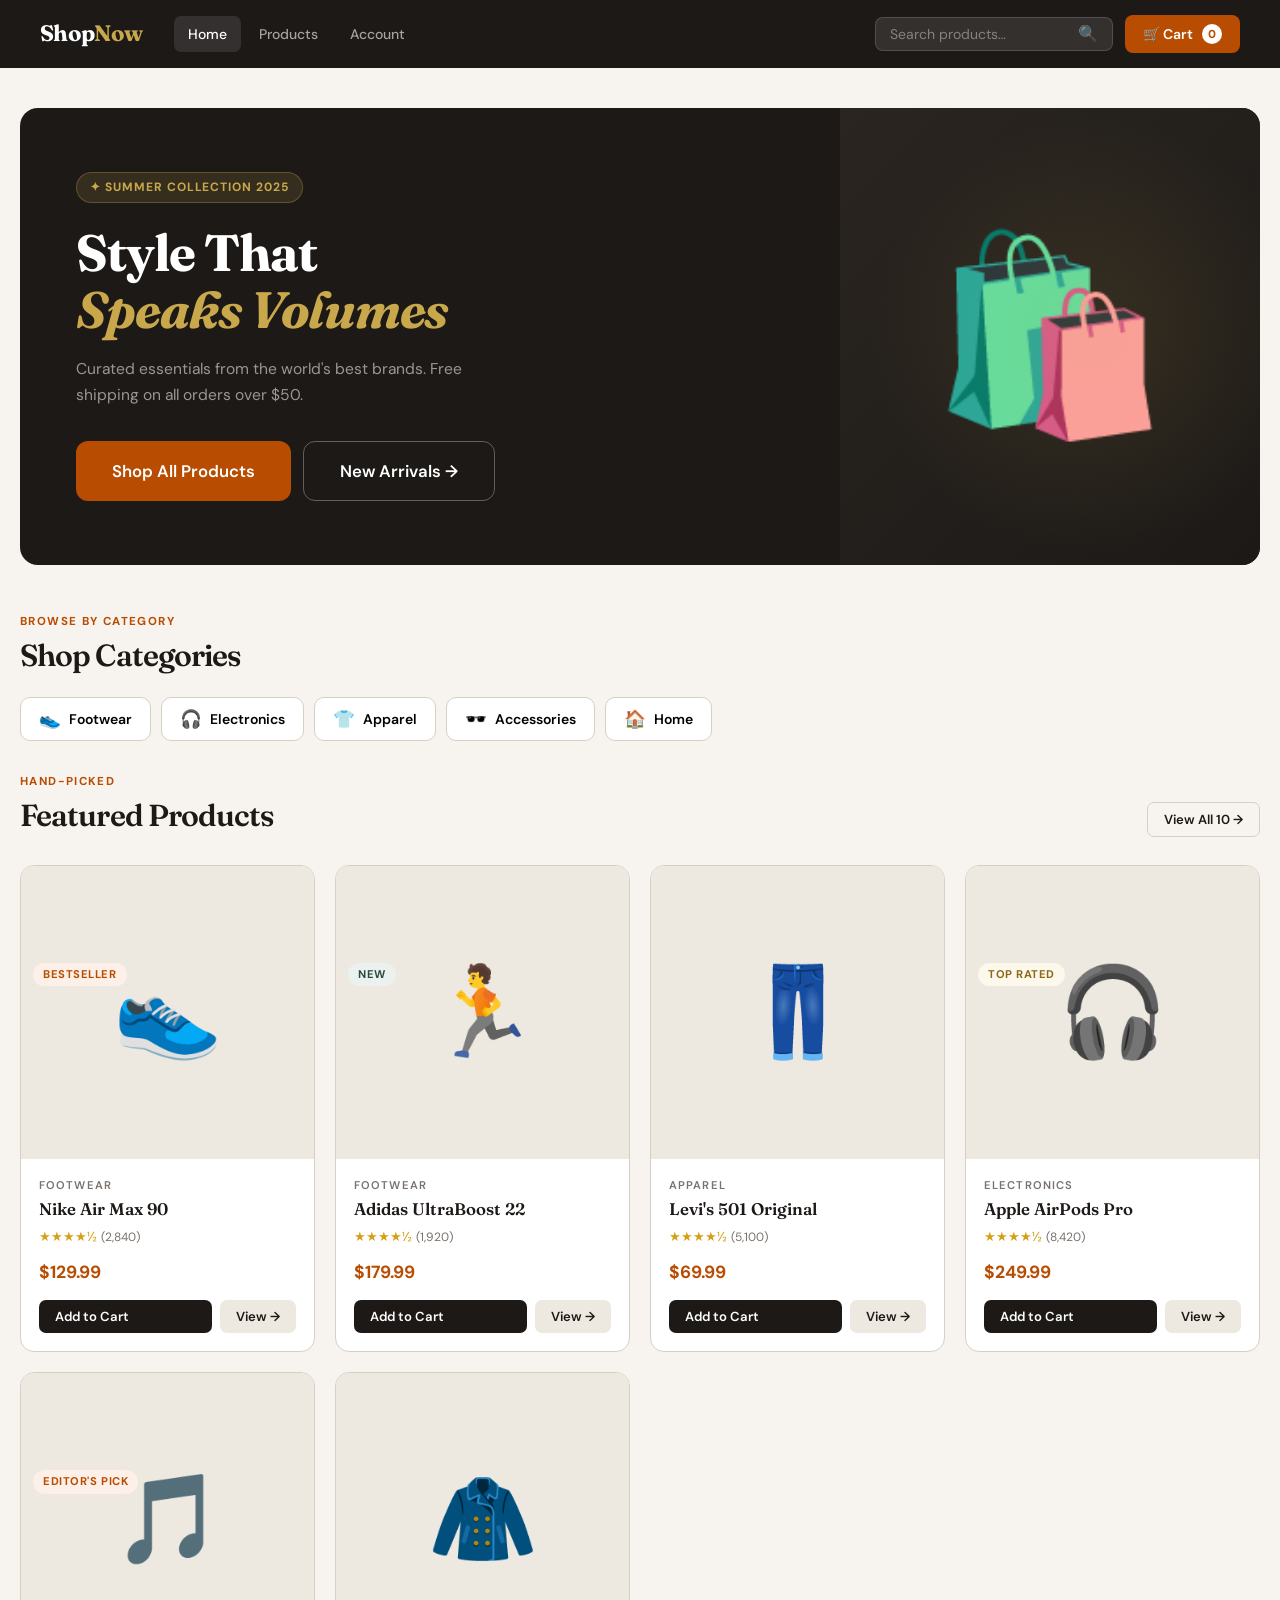
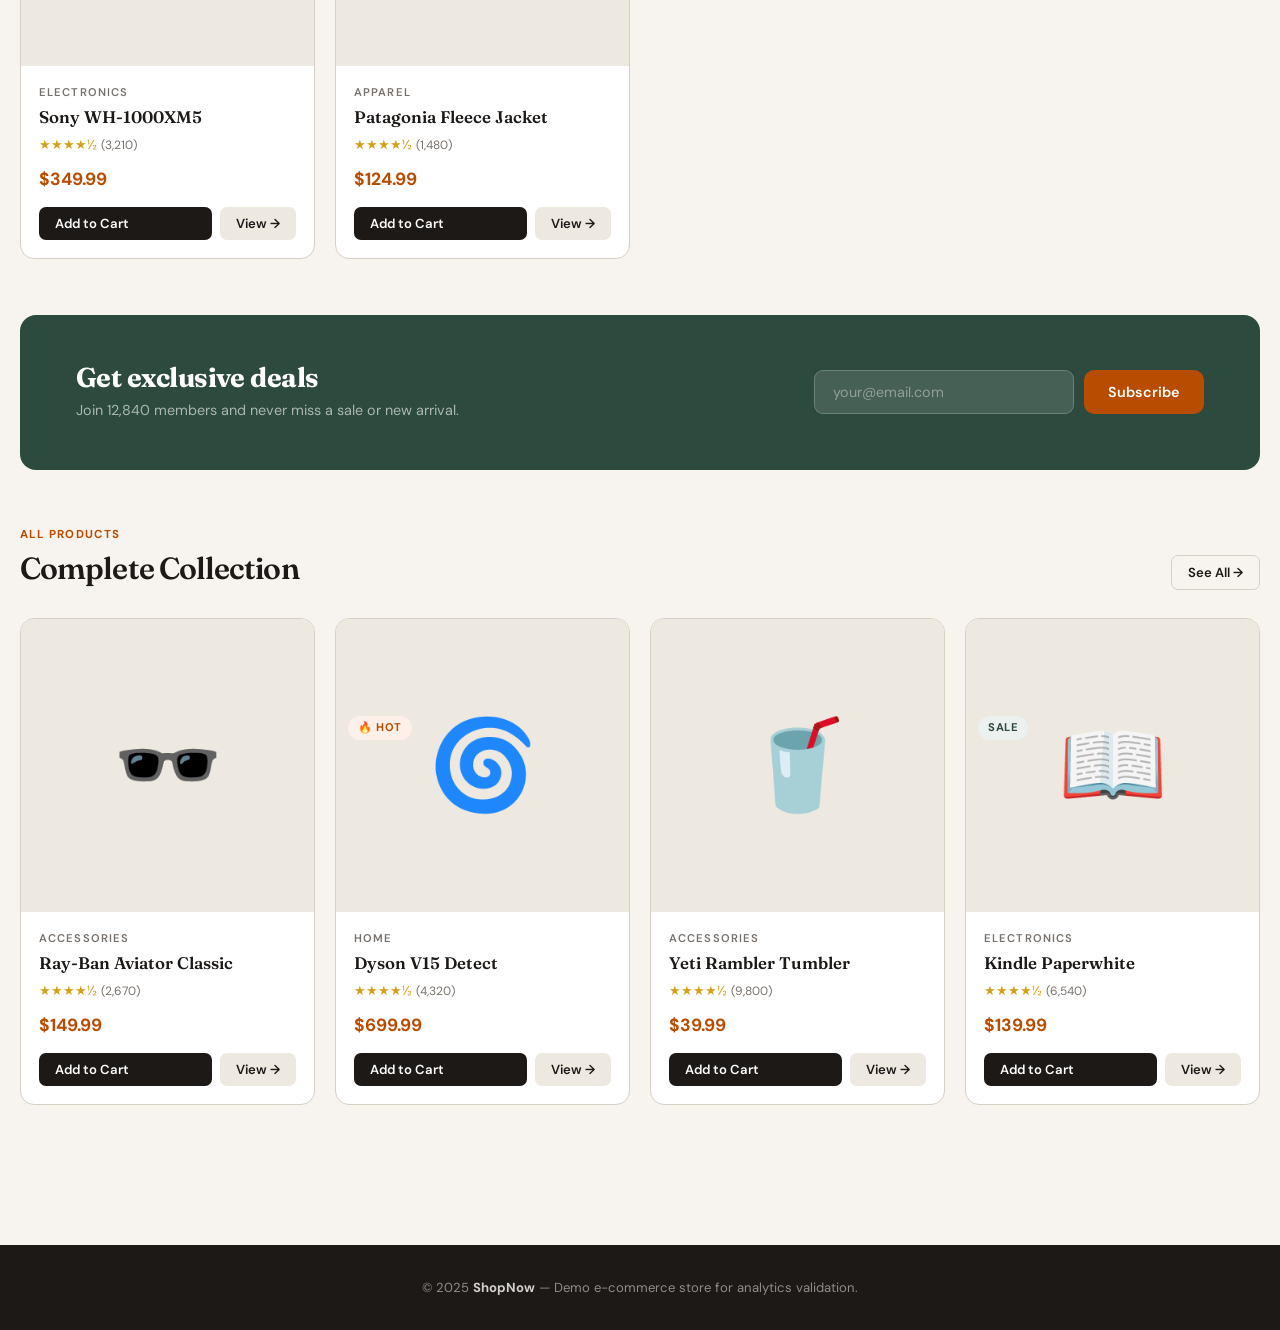
==== index.html @ cee2cc64 "Update index.html" ====
<!DOCTYPE html>
<html lang="en">
<head>
<meta charset="UTF-8"/>
<meta name="viewport" content="width=device-width, initial-scale=1.0"/>
<title>ShopNow — Premium Online Store</title>
<link rel="stylesheet" href="css/main.css"/>
  <script>
  window.umerang = window.umerang || {};
  window.umerang.config = {
    merchantId: "BE51EFA8",
    apiEndpoint: "https://stage-api.clubeez.com",
    trackingEnabled: true,
    pageViewTracking: true,
    formTracking: true,
    identityStitching: true,
    consentMode: "opt-out"
  };
</script>
<script async src="https://stage-app.clubeez.com/umerang_popup.js"></script>
</head>
<body>

<div id="nav-root"></div>

<div class="container page-wrap">

  <!-- HERO -->
  <div class="hero">
    <div class="hero-content">
      <div class="hero-kicker">✦ Summer Collection 2025</div>
      <h1>Style That<br/><em>Speaks Volumes</em></h1>
      <p>Curated essentials from the world's best brands. Free shipping on all orders over $50.</p>
      <div class="hero-btns">
        <button class="btn btn-rust btn-xl" onclick="goProducts()">Shop All Products</button>
        <button class="btn btn-outline btn-xl" style="color:#fff;border-color:rgba(255,255,255,.3)" onclick="goProducts('Electronics')">New Arrivals →</button>
      </div>
    </div>
    <div class="hero-visual">🛍️</div>
  </div>

  <!-- CATEGORIES -->
  <div class="sec-tag">Browse by Category</div>
  <h2 class="sec-title mb-24">Shop Categories</h2>
  <div class="cat-pills" id="cat-pills"></div>

  <!-- FEATURED -->
  <div class="sec-head">
    <div>
      <div class="sec-tag">Hand-picked</div>
      <h2 class="sec-title">Featured Products</h2>
    </div>
    <button class="btn btn-outline btn-sm" onclick="goProducts()">View All 10 →</button>
  </div>
  <div class="product-grid" id="featured-grid"></div>

  <!-- NEWSLETTER -->
  <div class="nl-strip">
    <div>
      <h2>Get exclusive deals</h2>
      <p>Join 12,840 members and never miss a sale or new arrival.</p>
    </div>
    <form class="nl-form" onsubmit="handleNewsletter(event)">
      <input class="nl-input" type="email" id="nl-email" placeholder="your@email.com" required/>
      <button class="btn btn-rust" type="submit">Subscribe</button>
    </form>
  </div>

  <!-- MORE PRODUCTS -->
  <div class="sec-head">
    <div>
      <div class="sec-tag">All Products</div>
      <h2 class="sec-title">Complete Collection</h2>
    </div>
    <button class="btn btn-outline btn-sm" onclick="goProducts()">See All →</button>
  </div>
  <div class="product-grid" id="more-grid"></div>

</div>

<div id="footer-root"></div>

<script src="js/app.js"></script>
<script>
  document.getElementById('nav-root').innerHTML = renderNav('home');
  document.getElementById('footer-root').innerHTML = renderFooter();

  // Categories
  const cp = document.getElementById('cat-pills');
  CATEGORIES.forEach(cat => {
    const b = document.createElement('button');
    b.className = 'cat-pill';
    b.innerHTML = `<span class="cat-pill-icon">${CAT_ICONS[cat]}</span>${cat}`;
    b.onclick = () => goProducts(cat);
    cp.appendChild(b);
  });

  // Featured (first 6)
  const fg = document.getElementById('featured-grid');
  fg.innerHTML = PRODUCTS.slice(0,6).map(productCardHTML).join('');

  // More (remaining)
  const mg = document.getElementById('more-grid');
  mg.innerHTML = PRODUCTS.slice(6).map(productCardHTML).join('');

  function handleNewsletter(e) {
    e.preventDefault();
    const email = document.getElementById('nl-email').value.trim();
    document.getElementById('nl-email').value = '';
    showCartToast('Subscribed! Welcome to ShopNow.');
  }
</script>
</body>
</html>
---- css/main.css ----
@import url('https://fonts.googleapis.com/css2?family=Fraunces:ital,wght@0,300;0,400;0,600;0,700;1,300;1,400&family=DM+Sans:wght@300;400;500;600&display=swap');

*, *::before, *::after { box-sizing: border-box; margin: 0; padding: 0; }

:root {
  --cream: #f7f4ef;
  --cream2: #ede9e1;
  --cream3: #e0dbd0;
  --ink: #1c1917;
  --ink2: #44403c;
  --ink3: #78716c;
  --rust: #b84c00;
  --rust-light: #fdf0e8;
  --forest: #2d4a3e;
  --forest-light: #eaf1ee;
  --gold: #c9a84c;
  --white: #ffffff;
  --border: #d6d0c4;
  --shadow: 0 2px 12px rgba(28,25,23,.08);
  --shadow-lg: 0 8px 40px rgba(28,25,23,.14);
  --r: 10px;
  --nav-h: 68px;
}

html { scroll-behavior: smooth; font-size: 16px; }

body {
  font-family: 'DM Sans', sans-serif;
  background: var(--cream);
  color: var(--ink);
  line-height: 1.6;
  -webkit-font-smoothing: antialiased;
}

a { text-decoration: none; color: inherit; }
button { font-family: inherit; cursor: pointer; }
img { max-width: 100%; display: block; }
input, select, textarea { font-family: inherit; }

/* ─── TYPOGRAPHY ─── */
.f-display { font-family: 'Fraunces', serif; }
h1, h2, h3 { font-family: 'Fraunces', serif; line-height: 1.1; letter-spacing: -.02em; }

/* ─── NAVBAR ─── */
.navbar {
  position: sticky; top: 0; z-index: 900;
  height: var(--nav-h);
  background: var(--ink);
  display: flex; align-items: center;
  padding: 0 40px; gap: 32px;
}

.nav-logo {
  font-family: 'Fraunces', serif;
  font-size: 1.4rem; font-weight: 700;
  color: var(--white); letter-spacing: -.03em;
  cursor: pointer;
}
.nav-logo em { color: var(--gold); font-style: normal; }

.nav-links { display: flex; gap: 4px; }
.nav-links a, .nav-links button {
  background: none; border: none;
  color: rgba(255,255,255,.6); font-size: .875rem; font-weight: 500;
  padding: 7px 14px; border-radius: 7px;
  transition: .18s; text-decoration: none;
  display: inline-block;
}
.nav-links a:hover, .nav-links button:hover,
.nav-links a.active, .nav-links button.active {
  color: var(--white); background: rgba(255,255,255,.1);
}

.nav-right { display: flex; align-items: center; gap: 12px; margin-left: auto; }

.nav-search-wrap {
  display: flex; align-items: center; gap: 8px;
  background: rgba(255,255,255,.1); border: 1px solid rgba(255,255,255,.15);
  border-radius: 8px; padding: 7px 14px;
}
.nav-search-wrap input {
  background: none; border: none; outline: none;
  color: var(--white); font-size: .875rem; width: 180px;
}
.nav-search-wrap input::placeholder { color: rgba(255,255,255,.4); }
.nav-search-wrap button {
  background: none; border: none;
  color: rgba(255,255,255,.5); font-size: 1rem;
  padding: 0; line-height: 1; transition: .15s;
}
.nav-search-wrap button:hover { color: var(--white); }

.cart-btn {
  display: flex; align-items: center; gap: 9px;
  background: var(--rust); color: var(--white);
  border: none; border-radius: 8px;
  padding: 9px 18px; font-size: .875rem; font-weight: 600;
  transition: .18s;
}
.cart-btn:hover { background: #a04200; }
.cart-num {
  background: var(--white); color: var(--rust);
  border-radius: 20px; min-width: 20px; height: 20px;
  font-size: .72rem; font-weight: 800;
  display: flex; align-items: center; justify-content: center;
  padding: 0 5px;
}

/* ─── LAYOUT ─── */
.container { max-width: 1240px; margin: 0 auto; padding: 0 40px; }
.page-wrap { padding: 40px 0 80px; }

.breadcrumb {
  display: flex; align-items: center; gap: 8px;
  font-size: .8rem; color: var(--ink3); margin-bottom: 28px;
}
.breadcrumb a, .breadcrumb button {
  background: none; border: none;
  color: var(--ink3); font-size: .8rem; transition: .15s;
}
.breadcrumb a:hover, .breadcrumb button:hover { color: var(--rust); }
.breadcrumb span { color: var(--ink); font-weight: 500; }

/* ─── BUTTONS ─── */
.btn {
  display: inline-flex; align-items: center; gap: 8px;
  padding: 12px 24px; border-radius: var(--r);
  font-size: .9rem; font-weight: 600; border: none; transition: .18s;
}
.btn-rust { background: var(--rust); color: var(--white); }
.btn-rust:hover { background: #a04200; }
.btn-forest { background: var(--forest); color: var(--white); }
.btn-forest:hover { background: #1e3329; }
.btn-ink { background: var(--ink); color: var(--white); }
.btn-ink:hover { background: #2c2925; }
.btn-outline { background: transparent; color: var(--ink); border: 1.5px solid var(--border); }
.btn-outline:hover { border-color: var(--ink); }
.btn-ghost { background: var(--cream2); color: var(--ink); }
.btn-ghost:hover { background: var(--cream3); }
.btn-sm { padding: 8px 16px; font-size: .82rem; border-radius: 7px; }
.btn-lg { padding: 15px 30px; font-size: 1rem; border-radius: 11px; }
.btn-xl { padding: 18px 36px; font-size: 1.05rem; border-radius: 12px; }
.btn-full { width: 100%; justify-content: center; }

/* ─── BADGE ─── */
.badge {
  display: inline-block; padding: 3px 10px; border-radius: 20px;
  font-size: .7rem; font-weight: 700; letter-spacing: .05em; text-transform: uppercase;
}
.badge-rust { background: var(--rust-light); color: var(--rust); }
.badge-forest { background: var(--forest-light); color: var(--forest); }
.badge-gold { background: #fdf8ec; color: #8a6a1a; }

/* ─── SECTION HEADING ─── */
.sec-tag { font-size: .72rem; font-weight: 700; text-transform: uppercase; letter-spacing: .12em; color: var(--rust); margin-bottom: 8px; }
.sec-title { font-size: 1.9rem; font-weight: 600; letter-spacing: -.03em; margin-bottom: 4px; }
.sec-sub { color: var(--ink3); font-size: .925rem; }

.sec-head { display: flex; align-items: flex-end; justify-content: space-between; margin-bottom: 28px; }

/* ─── PRODUCT CARD ─── */
.product-card {
  background: var(--white); border: 1px solid var(--border);
  border-radius: 14px; overflow: hidden;
  transition: transform .22s, box-shadow .22s, border-color .22s;
}
.product-card:hover {
  transform: translateY(-4px);
  box-shadow: var(--shadow-lg);
  border-color: var(--cream3);
}
.pc-img {
  aspect-ratio: 1; background: var(--cream2);
  display: flex; align-items: center; justify-content: center;
  font-size: 5.5rem; position: relative; overflow: hidden;
}
.pc-badge {
  position: absolute; top: 12px; left: 12px;
}
.pc-body { padding: 18px; }
.pc-cat { font-size: .7rem; text-transform: uppercase; letter-spacing: .1em; color: var(--ink3); font-weight: 600; margin-bottom: 5px; }
.pc-name { font-family: 'Fraunces', serif; font-size: 1.05rem; font-weight: 600; margin-bottom: 6px; line-height: 1.25; }
.pc-stars { color: #d4a017; font-size: .82rem; margin-bottom: 10px; }
.pc-stars span { color: var(--ink3); font-size: .75rem; }
.pc-price { font-size: 1.1rem; font-weight: 700; color: var(--rust); margin-bottom: 14px; }
.pc-actions { display: flex; gap: 8px; }

/* ─── GRID ─── */
.product-grid { display: grid; grid-template-columns: repeat(auto-fill, minmax(240px, 1fr)); gap: 20px; }

/* ─── HERO ─── */
.hero {
  background: var(--ink);
  border-radius: 18px; overflow: hidden;
  margin-bottom: 48px;
  display: grid; grid-template-columns: 1fr 420px;
  min-height: 420px;
  position: relative;
}
.hero-content { padding: 64px 56px; display: flex; flex-direction: column; justify-content: center; }
.hero-kicker {
  display: inline-flex; align-items: center; gap: 7px;
  background: rgba(201,168,76,.15); border: 1px solid rgba(201,168,76,.3);
  color: var(--gold); font-size: .75rem; font-weight: 700;
  padding: 5px 13px; border-radius: 20px; letter-spacing: .08em;
  text-transform: uppercase; margin-bottom: 22px; width: fit-content;
}
.hero h1 { font-size: clamp(2.2rem, 4vw, 3.4rem); color: var(--white); margin-bottom: 18px; }
.hero h1 em { color: var(--gold); font-style: italic; }
.hero p { color: rgba(255,255,255,.55); font-size: .975rem; line-height: 1.7; max-width: 440px; margin-bottom: 32px; }
.hero-btns { display: flex; gap: 12px; flex-wrap: wrap; }
.hero-visual {
  background: linear-gradient(135deg, #2a2520 0%, #1c1917 100%);
  display: flex; align-items: center; justify-content: center;
  font-size: 12rem; position: relative;
}
.hero-visual::before {
  content: ''; position: absolute; inset: 0;
  background: radial-gradient(circle at 60% 50%, rgba(201,168,76,.12) 0%, transparent 65%);
}

/* ─── CATEGORY PILLS ─── */
.cat-pills { display: flex; gap: 10px; flex-wrap: wrap; margin-bottom: 32px; }
.cat-pill {
  display: flex; align-items: center; gap: 8px;
  background: var(--white); border: 1.5px solid var(--border);
  border-radius: 10px; padding: 10px 18px;
  font-size: .875rem; font-weight: 600; cursor: pointer; transition: .18s;
}
.cat-pill:hover { border-color: var(--rust); color: var(--rust); }
.cat-pill.active { background: var(--ink); color: var(--white); border-color: var(--ink); }
.cat-pill-icon { font-size: 1.1rem; }

/* ─── NEWSLETTER ─── */
.nl-strip {
  background: var(--forest);
  border-radius: 16px; padding: 48px 56px;
  display: flex; align-items: center; justify-content: space-between;
  gap: 32px; margin: 56px 0;
}
.nl-strip h2 { font-size: 1.7rem; color: var(--white); margin-bottom: 6px; }
.nl-strip p { color: rgba(255,255,255,.6); font-size: .9rem; }
.nl-form { display: flex; gap: 10px; flex-shrink: 0; }
.nl-input {
  background: rgba(255,255,255,.12); border: 1.5px solid rgba(255,255,255,.2);
  border-radius: 9px; padding: 12px 18px; color: var(--white);
  font-family: inherit; font-size: .9rem; outline: none; width: 260px;
  transition: border-color .18s;
}
.nl-input::placeholder { color: rgba(255,255,255,.4); }
.nl-input:focus { border-color: rgba(255,255,255,.5); }

/* ─── FILTERS ─── */
.filter-bar { display: flex; gap: 8px; flex-wrap: wrap; align-items: center; margin-bottom: 28px; }
.filter-btn {
  background: var(--white); border: 1.5px solid var(--border);
  border-radius: 8px; padding: 8px 16px;
  font-size: .84rem; font-weight: 500; color: var(--ink2);
  cursor: pointer; transition: .18s;
}
.filter-btn:hover { border-color: var(--ink3); color: var(--ink); }
.filter-btn.active { background: var(--ink); color: var(--white); border-color: var(--ink); }
.filter-count { margin-left: auto; color: var(--ink3); font-size: .85rem; font-weight: 500; }

/* ─── PRODUCT DETAIL ─── */
.detail-layout { display: grid; grid-template-columns: 1fr 1fr; gap: 60px; align-items: start; }
.detail-imgs { display: flex; flex-direction: column; gap: 10px; }
.detail-main-img {
  background: var(--cream2); border: 1px solid var(--border);
  border-radius: 16px; aspect-ratio: 1;
  display: flex; align-items: center; justify-content: center;
  font-size: 11rem;
}
.detail-thumbs { display: flex; gap: 10px; }
.detail-thumb {
  background: var(--cream2); border: 2px solid var(--border);
  border-radius: 9px; width: 72px; height: 72px;
  display: flex; align-items: center; justify-content: center;
  font-size: 2rem; cursor: pointer; transition: .15s;
}
.detail-thumb:hover, .detail-thumb.active { border-color: var(--rust); }

.detail-info {}
.detail-badge { margin-bottom: 14px; }
.detail-cat { font-size: .75rem; text-transform: uppercase; letter-spacing: .1em; color: var(--ink3); font-weight: 700; margin-bottom: 10px; }
.detail-name { font-size: 2rem; margin-bottom: 12px; line-height: 1.15; }
.detail-stars { font-size: .9rem; color: #d4a017; margin-bottom: 6px; }
.detail-reviews { font-size: .82rem; color: var(--ink3); margin-bottom: 20px; }
.detail-price { font-size: 1.8rem; font-weight: 800; color: var(--rust); margin-bottom: 20px; }
.detail-desc { color: var(--ink2); line-height: 1.75; font-size: .95rem; margin-bottom: 28px; }

.qty-picker { display: flex; align-items: center; gap: 0; background: var(--cream2); border: 1.5px solid var(--border); border-radius: 9px; overflow: hidden; width: fit-content; margin-bottom: 20px; }
.qty-btn { background: none; border: none; width: 40px; height: 40px; font-size: 1.2rem; font-weight: 700; cursor: pointer; transition: .15s; display: flex; align-items: center; justify-content: center; }
.qty-btn:hover { background: var(--cream3); }
.qty-val { min-width: 40px; text-align: center; font-weight: 700; font-size: .95rem; }

.detail-ctas { display: flex; gap: 10px; margin-bottom: 28px; }
.detail-meta { border-top: 1px solid var(--border); padding-top: 24px; display: flex; flex-direction: column; gap: 12px; }
.detail-meta-row { display: flex; align-items: center; gap: 10px; font-size: .875rem; color: var(--ink2); }
.detail-meta-icon { width: 32px; height: 32px; background: var(--cream2); border-radius: 7px; display: flex; align-items: center; justify-content: center; font-size: 1rem; flex-shrink: 0; }

/* ─── CART ─── */
.cart-layout { display: grid; grid-template-columns: 1fr 360px; gap: 28px; align-items: start; }
.cart-empty { text-align: center; padding: 80px 24px; }
.cart-empty-icon { font-size: 4rem; margin-bottom: 18px; }

.cart-table-head {
  display: grid; grid-template-columns: 1fr 130px 100px 80px 36px;
  gap: 16px; padding: 0 20px 12px;
  font-size: .72rem; text-transform: uppercase; letter-spacing: .09em;
  color: var(--ink3); font-weight: 700; border-bottom: 1px solid var(--border);
  margin-bottom: 12px;
}
.cart-item {
  display: grid; grid-template-columns: 1fr 130px 100px 80px 36px;
  gap: 16px; align-items: center;
  background: var(--white); border: 1px solid var(--border);
  border-radius: 12px; padding: 16px 20px; margin-bottom: 10px;
}
.ci-product { display: flex; align-items: center; gap: 14px; }
.ci-img { width: 56px; height: 56px; background: var(--cream2); border-radius: 8px; display: flex; align-items: center; justify-content: center; font-size: 2rem; flex-shrink: 0; }
.ci-name { font-family: 'Fraunces', serif; font-size: .95rem; font-weight: 600; margin-bottom: 3px; }
.ci-cat { font-size: .75rem; color: var(--ink3); }
.ci-qty { display: flex; align-items: center; gap: 6px; background: var(--cream2); border: 1px solid var(--border); border-radius: 7px; padding: 0 4px; }
.ci-qty button { background: none; border: none; width: 28px; height: 30px; font-weight: 700; font-size: .9rem; cursor: pointer; }
.ci-qty span { min-width: 22px; text-align: center; font-weight: 700; font-size: .875rem; }
.ci-price { font-weight: 700; color: var(--rust); }
.ci-total { font-weight: 800; }
.ci-remove { background: none; border: none; color: var(--ink3); font-size: 1.1rem; cursor: pointer; transition: .15s; display: flex; }
.ci-remove:hover { color: var(--rust); }

.order-summary {
  background: var(--white); border: 1px solid var(--border);
  border-radius: 14px; padding: 28px; position: sticky; top: 88px;
}
.os-title { font-family: 'Fraunces', serif; font-size: 1.15rem; font-weight: 600; margin-bottom: 22px; }
.os-row { display: flex; justify-content: space-between; align-items: center; margin-bottom: 14px; font-size: .9rem; }
.os-row span:first-child { color: var(--ink3); }
.os-divider { border: none; border-top: 1px solid var(--border); margin: 14px 0; }
.os-total { display: flex; justify-content: space-between; align-items: center; font-weight: 800; font-size: 1.05rem; margin-bottom: 22px; }
.os-total span:last-child { color: var(--rust); font-size: 1.2rem; }

/* ─── CHECKOUT ─── */
.checkout-layout { display: grid; grid-template-columns: 1fr 340px; gap: 28px; align-items: start; }
.co-card { background: var(--white); border: 1px solid var(--border); border-radius: 14px; padding: 28px; margin-bottom: 16px; }
.co-card-title { font-family: 'Fraunces', serif; font-size: 1.05rem; font-weight: 600; margin-bottom: 22px; }

.steps-bar { display: flex; align-items: center; margin-bottom: 32px; gap: 0; }
.step-node { display: flex; align-items: center; gap: 9px; }
.step-circle { width: 28px; height: 28px; border-radius: 50%; display: flex; align-items: center; justify-content: center; font-size: .75rem; font-weight: 800; background: var(--cream3); color: var(--ink3); flex-shrink: 0; transition: .2s; }
.step-circle.active { background: var(--rust); color: var(--white); }
.step-circle.done { background: var(--forest); color: var(--white); }
.step-label { font-size: .84rem; font-weight: 600; color: var(--ink3); transition: .2s; }
.step-label.active { color: var(--ink); }
.step-connector { flex: 1; height: 2px; background: var(--cream3); margin: 0 10px; }

.form-grid { display: flex; flex-direction: column; gap: 16px; }
.form-2col { display: grid; grid-template-columns: 1fr 1fr; gap: 14px; }
.field { display: flex; flex-direction: column; gap: 7px; }
.field label { font-size: .78rem; font-weight: 700; color: var(--ink2); text-transform: uppercase; letter-spacing: .06em; }
.field input, .field select {
  background: var(--cream); border: 1.5px solid var(--border);
  border-radius: 9px; padding: 11px 14px;
  font-family: inherit; font-size: .9rem; color: var(--ink); outline: none;
  transition: border-color .18s;
}
.field input:focus, .field select:focus { border-color: var(--rust); }
.field input::placeholder { color: var(--ink3); }

.shipping-opt { display: flex; align-items: center; gap: 12px; padding: 13px 16px; background: var(--cream); border: 1.5px solid var(--border); border-radius: 9px; cursor: pointer; margin-bottom: 9px; transition: border-color .15s; }
.shipping-opt:hover { border-color: var(--rust); }
.shipping-opt input { accent-color: var(--rust); }
.shipping-opt-info { flex: 1; }
.shipping-opt-name { font-size: .875rem; font-weight: 600; }
.shipping-opt-days { font-size: .78rem; color: var(--ink3); }

/* ─── SUCCESS ─── */
.success-box { max-width: 520px; margin: 60px auto; text-align: center; background: var(--white); border: 1px solid var(--border); border-radius: 20px; padding: 52px; }
.success-icon { font-size: 4rem; margin-bottom: 18px; }
.success-title { font-size: 1.9rem; margin-bottom: 10px; color: var(--forest); }
.success-sub { color: var(--ink3); margin-bottom: 24px; font-size: .925rem; }
.order-id-box { background: var(--cream2); border-radius: 9px; padding: 14px; font-family: monospace; font-size: 1rem; font-weight: 700; color: var(--rust); letter-spacing: .04em; margin: 18px 0; }
.success-btns { display: flex; gap: 12px; justify-content: center; flex-wrap: wrap; margin-top: 24px; }

/* ─── AUTH ─── */
.auth-outer { max-width: 440px; margin: 48px auto; }
.auth-card { background: var(--white); border: 1px solid var(--border); border-radius: 16px; padding: 36px; }
.auth-title { font-size: 1.6rem; margin-bottom: 6px; }
.auth-sub { color: var(--ink3); font-size: .875rem; margin-bottom: 28px; }
.social-btns { display: flex; gap: 10px; margin-bottom: 22px; }
.social-btn { flex: 1; background: var(--cream2); border: 1.5px solid var(--border); border-radius: 9px; padding: 11px; font-size: .84rem; font-weight: 600; cursor: pointer; transition: .18s; display: flex; align-items: center; justify-content: center; gap: 7px; color: var(--ink); }
.social-btn:hover { border-color: var(--ink3); background: var(--cream3); }
.or-divider { display: flex; align-items: center; gap: 12px; color: var(--ink3); font-size: .8rem; margin-bottom: 22px; }
.or-divider::before, .or-divider::after { content: ''; flex: 1; height: 1px; background: var(--border); }
.auth-switch { text-align: center; margin-top: 18px; font-size: .875rem; color: var(--ink3); }
.auth-switch button { background: none; border: none; color: var(--rust); font-weight: 700; cursor: pointer; font-family: inherit; font-size: .875rem; }

/* ─── SEARCH RESULTS ─── */
.search-banner { background: var(--cream2); border: 1px solid var(--border); border-radius: 10px; padding: 14px 18px; margin-bottom: 24px; font-size: .9rem; color: var(--ink2); }
.no-results { text-align: center; padding: 70px 20px; color: var(--ink3); }
.no-results-icon { font-size: 3rem; margin-bottom: 14px; }

/* ─── FOOTER ─── */
.footer { background: var(--ink); color: rgba(255,255,255,.5); padding: 32px 40px; font-size: .82rem; text-align: center; margin-top: 60px; }
.footer strong { color: rgba(255,255,255,.8); }

/* ─── UTILITY ─── */
.text-rust { color: var(--rust); }
.text-forest { color: var(--forest); }
.text-muted { color: var(--ink3); }
.font-serif { font-family: 'Fraunces', serif; }
.fw-700 { font-weight: 700; }
.fw-800 { font-weight: 800; }
.mt-8 { margin-top: 8px; }
.mt-16 { margin-top: 16px; }
.mt-24 { margin-top: 24px; }
.mb-8 { margin-bottom: 8px; }
.mb-16 { margin-bottom: 16px; }
.mb-24 { margin-bottom: 24px; }

/* ─── RESPONSIVE ─── */
@media (max-width: 900px) {
  .navbar { padding: 0 20px; }
  .container { padding: 0 20px; }
  .hero { grid-template-columns: 1fr; }
  .hero-visual { display: none; }
  .detail-layout { grid-template-columns: 1fr; }
  .cart-layout { grid-template-columns: 1fr; }
  .checkout-layout { grid-template-columns: 1fr; }
  .nl-strip { flex-direction: column; padding: 36px 28px; }
  .nl-form { flex-direction: column; width: 100%; }
  .nl-input { width: 100%; }
  .nav-search-wrap { display: none; }
  .cart-table-head { display: none; }
  .cart-item { grid-template-columns: 1fr; gap: 10px; }
}
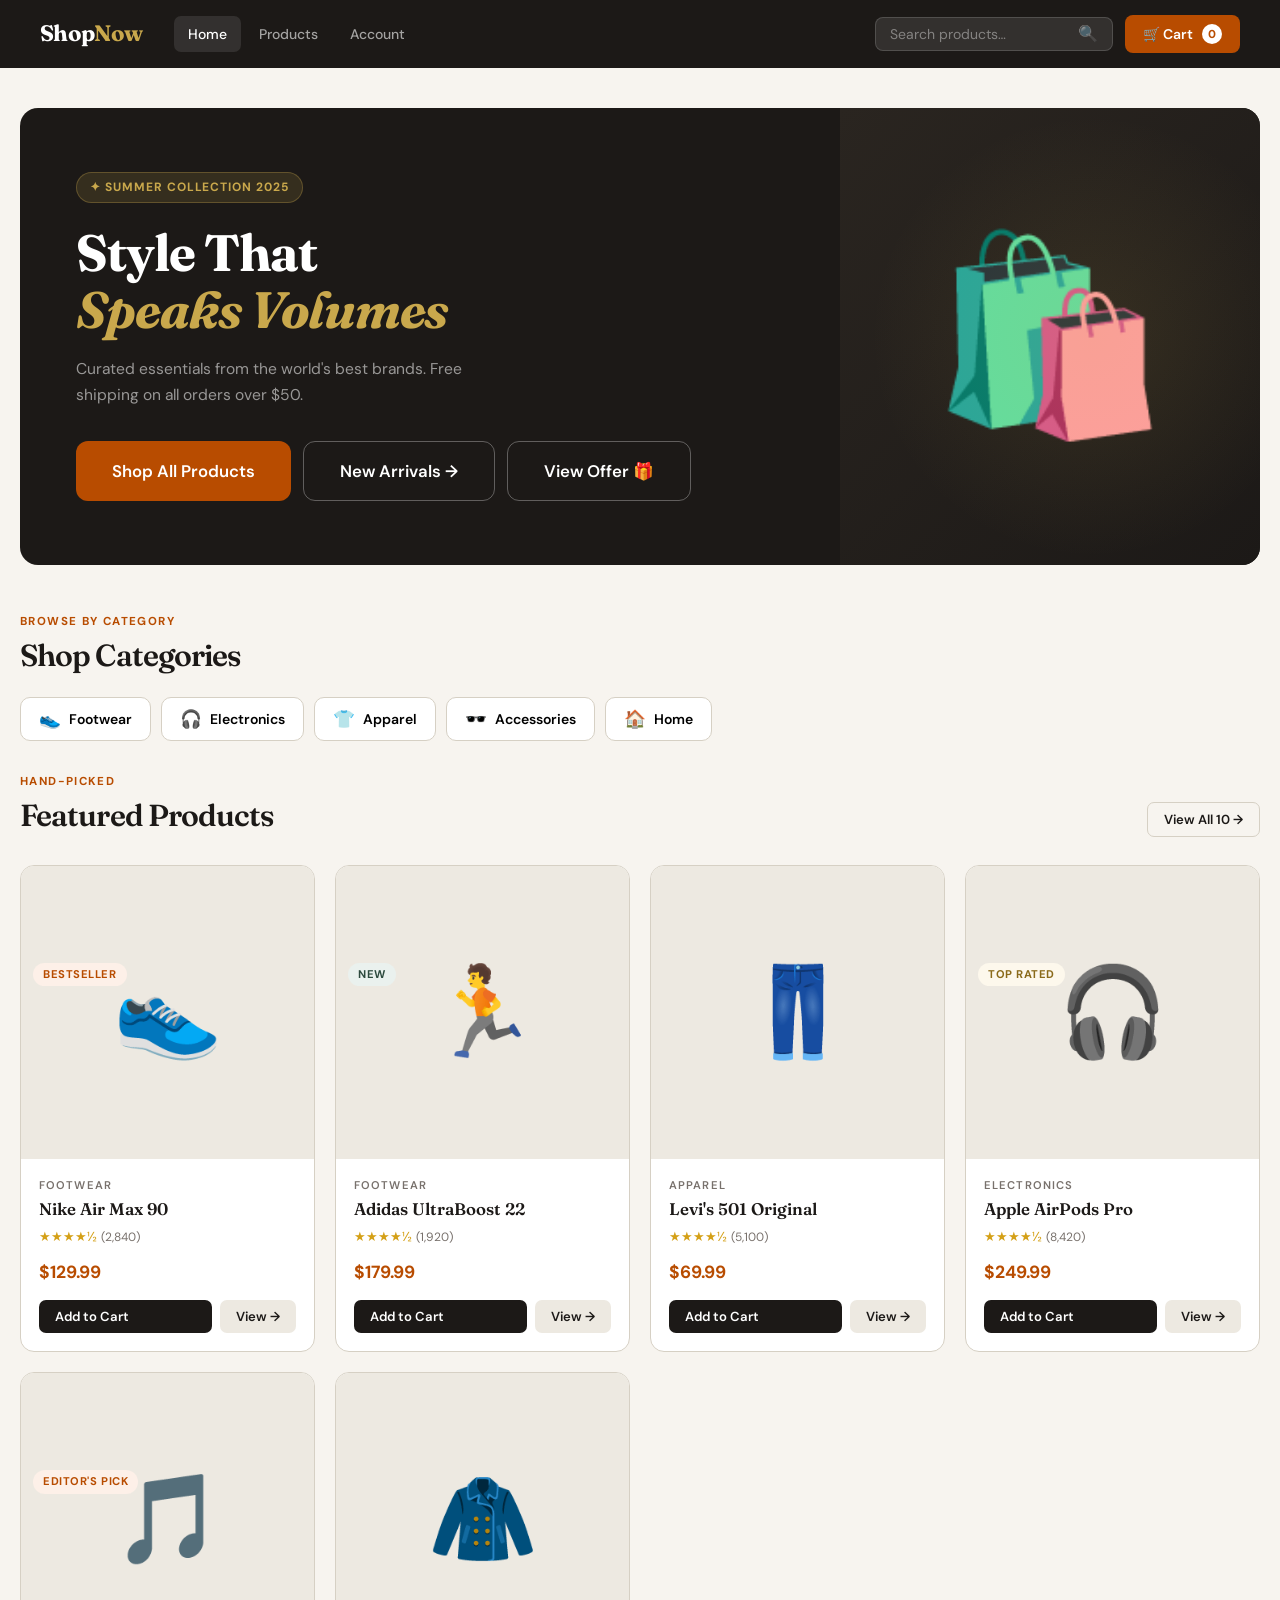
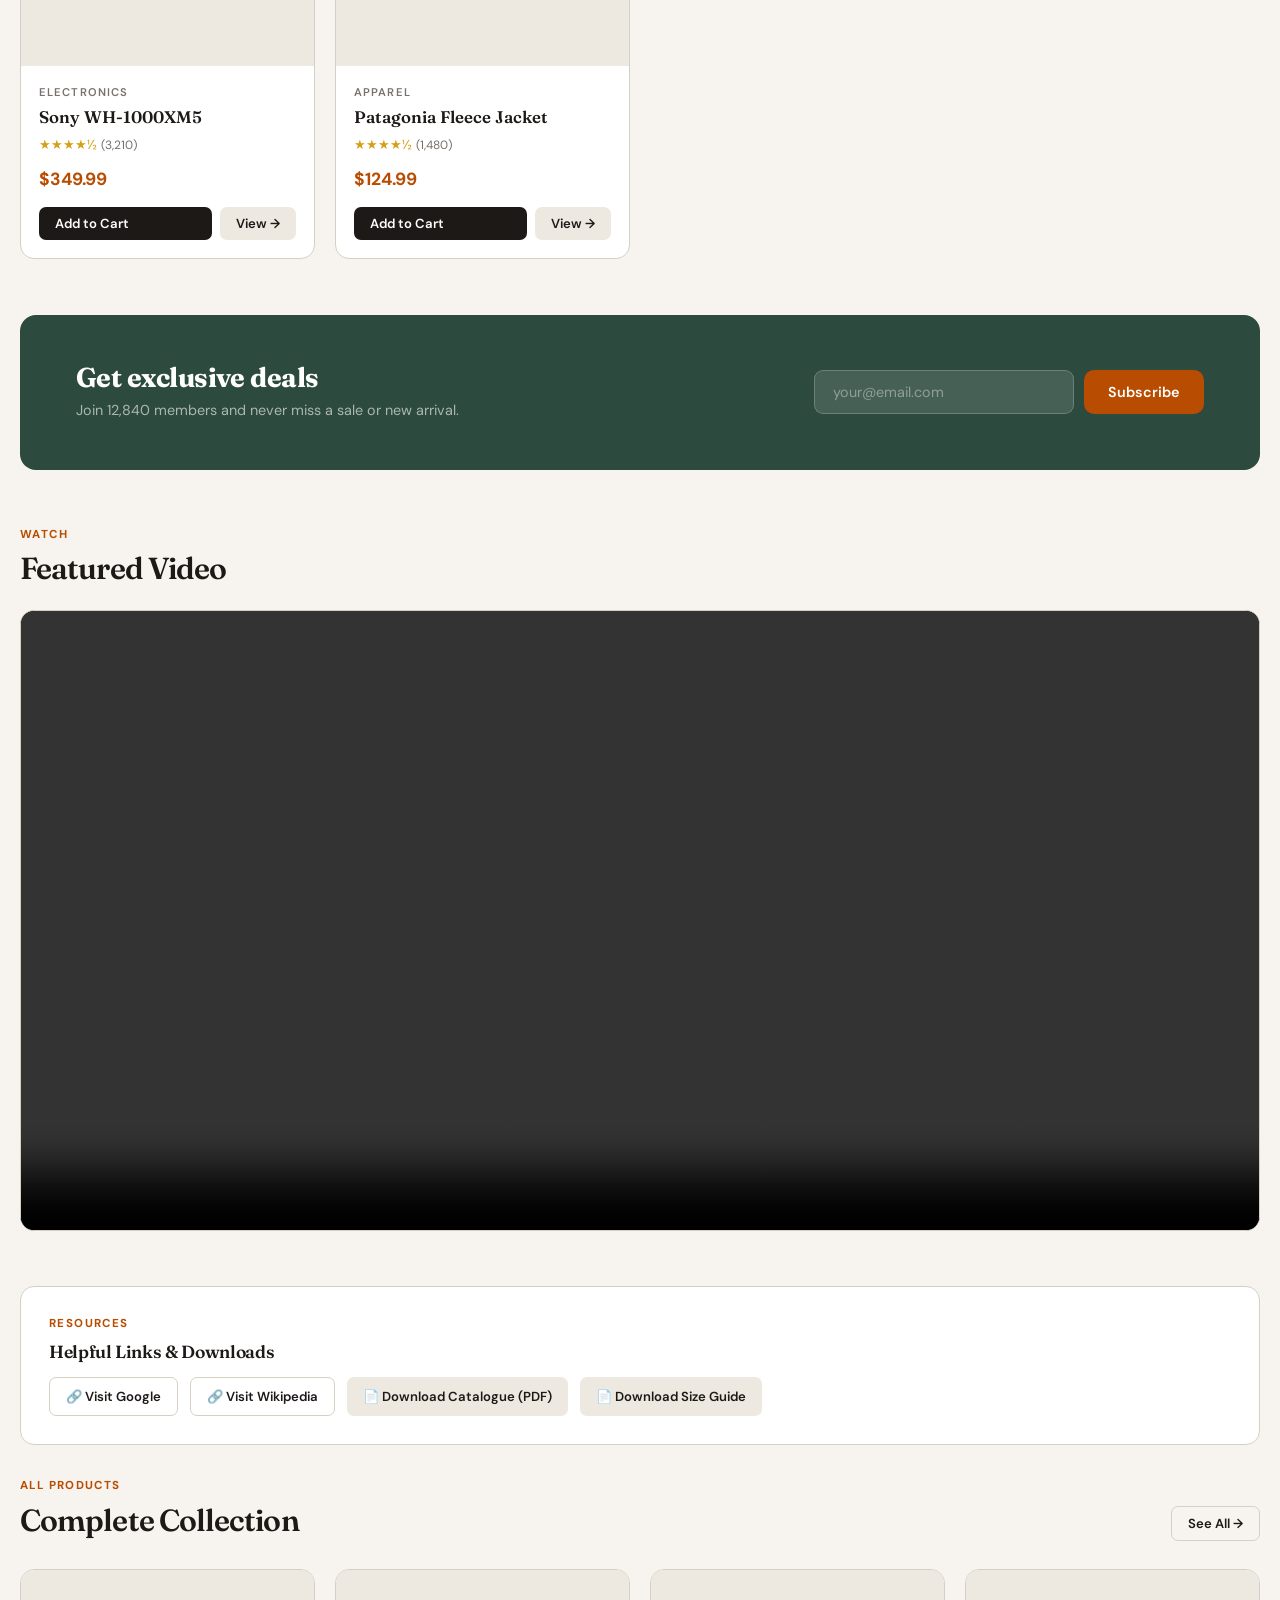
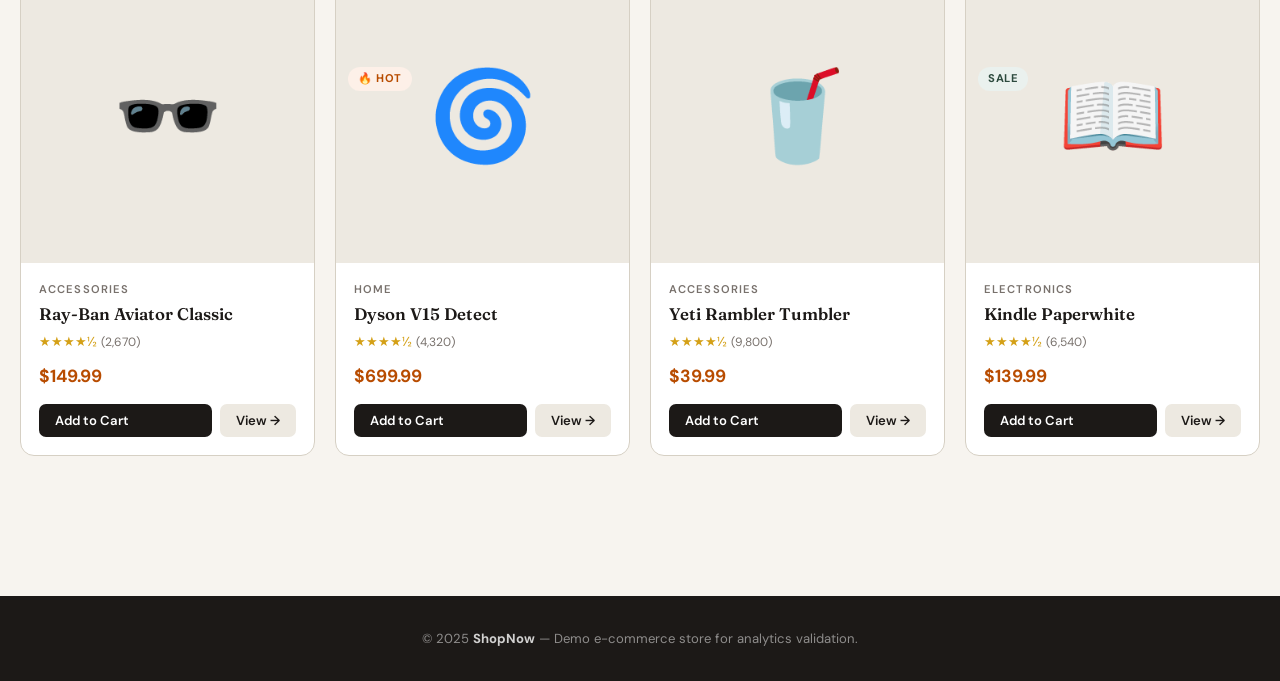
==== commit 8f2fc649: "Add video section and resource links Added a video section and external links with download options." ====
--- a/index.html
+++ b/index.html
@@ -17,7 +17,8 @@
     consentMode: "opt-out"
   };
 </script>
-<script async src="https://stage-app.clubeez.com/umerang_popup.js"></script>
+<script async src="/umerang.js"></script>
+ 
 </head>
 <body>
 
@@ -34,6 +35,7 @@
       <div class="hero-btns">
         <button class="btn btn-rust btn-xl" onclick="goProducts()">Shop All Products</button>
         <button class="btn btn-outline btn-xl" style="color:#fff;border-color:rgba(255,255,255,.3)" onclick="goProducts('Electronics')">New Arrivals →</button>
+        <button class="btn btn-outline btn-xl" style="color:#fff;border-color:rgba(255,255,255,.3)" onclick="openModal()">View Offer 🎁</button>
       </div>
     </div>
     <div class="hero-visual">🛍️</div>
@@ -66,6 +68,38 @@
     </form>
   </div>
 
+  <!-- VIDEO SECTION — fires: video_start, video_progress, video_end -->
+  <div style="margin:48px 0">
+    <div class="sec-tag">Watch</div>
+    <h2 class="sec-title mb-24">Featured Video</h2>
+    <video id="track-video" controls
+      style="width:100%;border-radius:14px;border:1px solid var(--border);background:#000">
+      <source src="https://www.w3schools.com/html/mov_bbb.mp4" type="video/mp4"/>
+      Your browser does not support the video tag.
+    </video>
+  </div>
+
+  <!-- EXTERNAL LINKS & DOWNLOADS — fires: external_link_click, file_download -->
+  <div style="background:#fff;border:1px solid var(--border);border-radius:14px;padding:28px;margin-bottom:32px">
+    <div class="sec-tag">Resources</div>
+    <h3 style="font-family:'Fraunces',serif;font-size:1.1rem;font-weight:600;margin-bottom:16px">Helpful Links & Downloads</h3>
+    <div style="display:flex;gap:12px;flex-wrap:wrap">
+      <a href="https://www.google.com" target="_blank" rel="noopener"
+        style="display:inline-flex;align-items:center;gap:6px"
+        class="btn btn-outline btn-sm">🔗 Visit Google</a>
+      <a href="https://www.wikipedia.org" target="_blank" rel="noopener"
+        style="display:inline-flex;align-items:center;gap:6px"
+        class="btn btn-outline btn-sm">🔗 Visit Wikipedia</a>
+      <a href="https://www.w3schools.com/html/mov_bbb.mp4" download="sample-video.mp4"
+        style="display:inline-flex;align-items:center;gap:6px"
+        class="btn btn-ghost btn-sm">📄 Download Catalogue (PDF)</a>
+      <a href="https://www.w3.org/WAI/WCAG21/quickref/wcag21-quickref-20180920.pdf" download="size-guide.pdf"
+        target="_blank"
+        style="display:inline-flex;align-items:center;gap:6px"
+        class="btn btn-ghost btn-sm">📄 Download Size Guide</a>
+    </div>
+  </div>
+
   <!-- MORE PRODUCTS -->
   <div class="sec-head">
     <div>
@@ -79,6 +113,20 @@
 </div>
 
 <div id="footer-root"></div>
+
+<!-- MODAL — fires: modal_open, modal_close, modal_action -->
+<div id="promo-modal" style="display:none;position:fixed;inset:0;background:rgba(0,0,0,.55);z-index:9999;align-items:center;justify-content:center">
+  <div style="background:#fff;border-radius:16px;padding:40px;max-width:460px;width:90%;position:relative;box-shadow:0 20px 60px rgba(0,0,0,.25)">
+    <h2 style="font-family:'Fraunces',serif;font-size:1.5rem;margin-bottom:12px">Special Offer 🎁</h2>
+    <p style="color:var(--ink3);margin-bottom:24px;line-height:1.6">Get 20% off your first order. Use code <strong style="color:var(--rust)">WELCOME20</strong> at checkout. Limited time only!</p>
+    <div style="display:flex;gap:10px">
+      <button class="btn btn-rust" style="flex:1" onclick="modalAction('claim_offer')">Claim Offer</button>
+      <button class="btn btn-outline" onclick="closeModal()">Maybe Later</button>
+    </div>
+    <button onclick="closeModal()"
+      style="position:absolute;top:16px;right:16px;background:none;border:none;font-size:1.4rem;cursor:pointer;color:var(--ink3);line-height:1">✕</button>
+  </div>
+</div>
 
 <script src="js/app.js"></script>
 <script>
@@ -109,6 +157,63 @@
     document.getElementById('nl-email').value = '';
     showCartToast('Subscribed! Welcome to ShopNow.');
   }
+
+  // ── MODAL ──
+  function openModal() {
+    const modal = document.getElementById('promo-modal');
+    modal.style.display = 'flex';
+  }
+  function closeModal() {
+    const modal = document.getElementById('promo-modal');
+    modal.style.display = 'none';
+  }
+  function modalAction(action) {
+    closeModal();
+    goCart();
+  }
+  // Close modal on backdrop click
+  document.getElementById('promo-modal').addEventListener('click', function(e) {
+    if (e.target === this) closeModal();
+  });
+
+  // ── VIDEO TRACKING ──
+  (function() {
+    const video = document.getElementById('track-video');
+    if (!video) return;
+    const milestones = [25, 50, 75, 100];
+    const reached = new Set();
+    video.addEventListener('play', function() {
+      if (!reached.has('start')) {
+        reached.add('start');
+      }
+    });
+    video.addEventListener('timeupdate', function() {
+      if (!video.duration) return;
+      const pct = (video.currentTime / video.duration) * 100;
+      milestones.forEach(m => {
+        if (pct >= m && !reached.has(m)) {
+          reached.add(m);
+        }
+      });
+    });
+    video.addEventListener('ended', function() {
+      // video_end fired
+    });
+  })();
+
+  // ── SCROLL DEPTH TRACKING ──
+  (function() {
+    const milestones = [25, 50, 75, 100];
+    const reached = new Set();
+    window.addEventListener('scroll', function() {
+      const scrolled = ((window.scrollY + window.innerHeight) / document.documentElement.scrollHeight) * 100;
+      milestones.forEach(m => {
+        if (scrolled >= m && !reached.has(m)) {
+          reached.add(m);
+        }
+      });
+    });
+  })();
 </script>
 </body>
 </html>
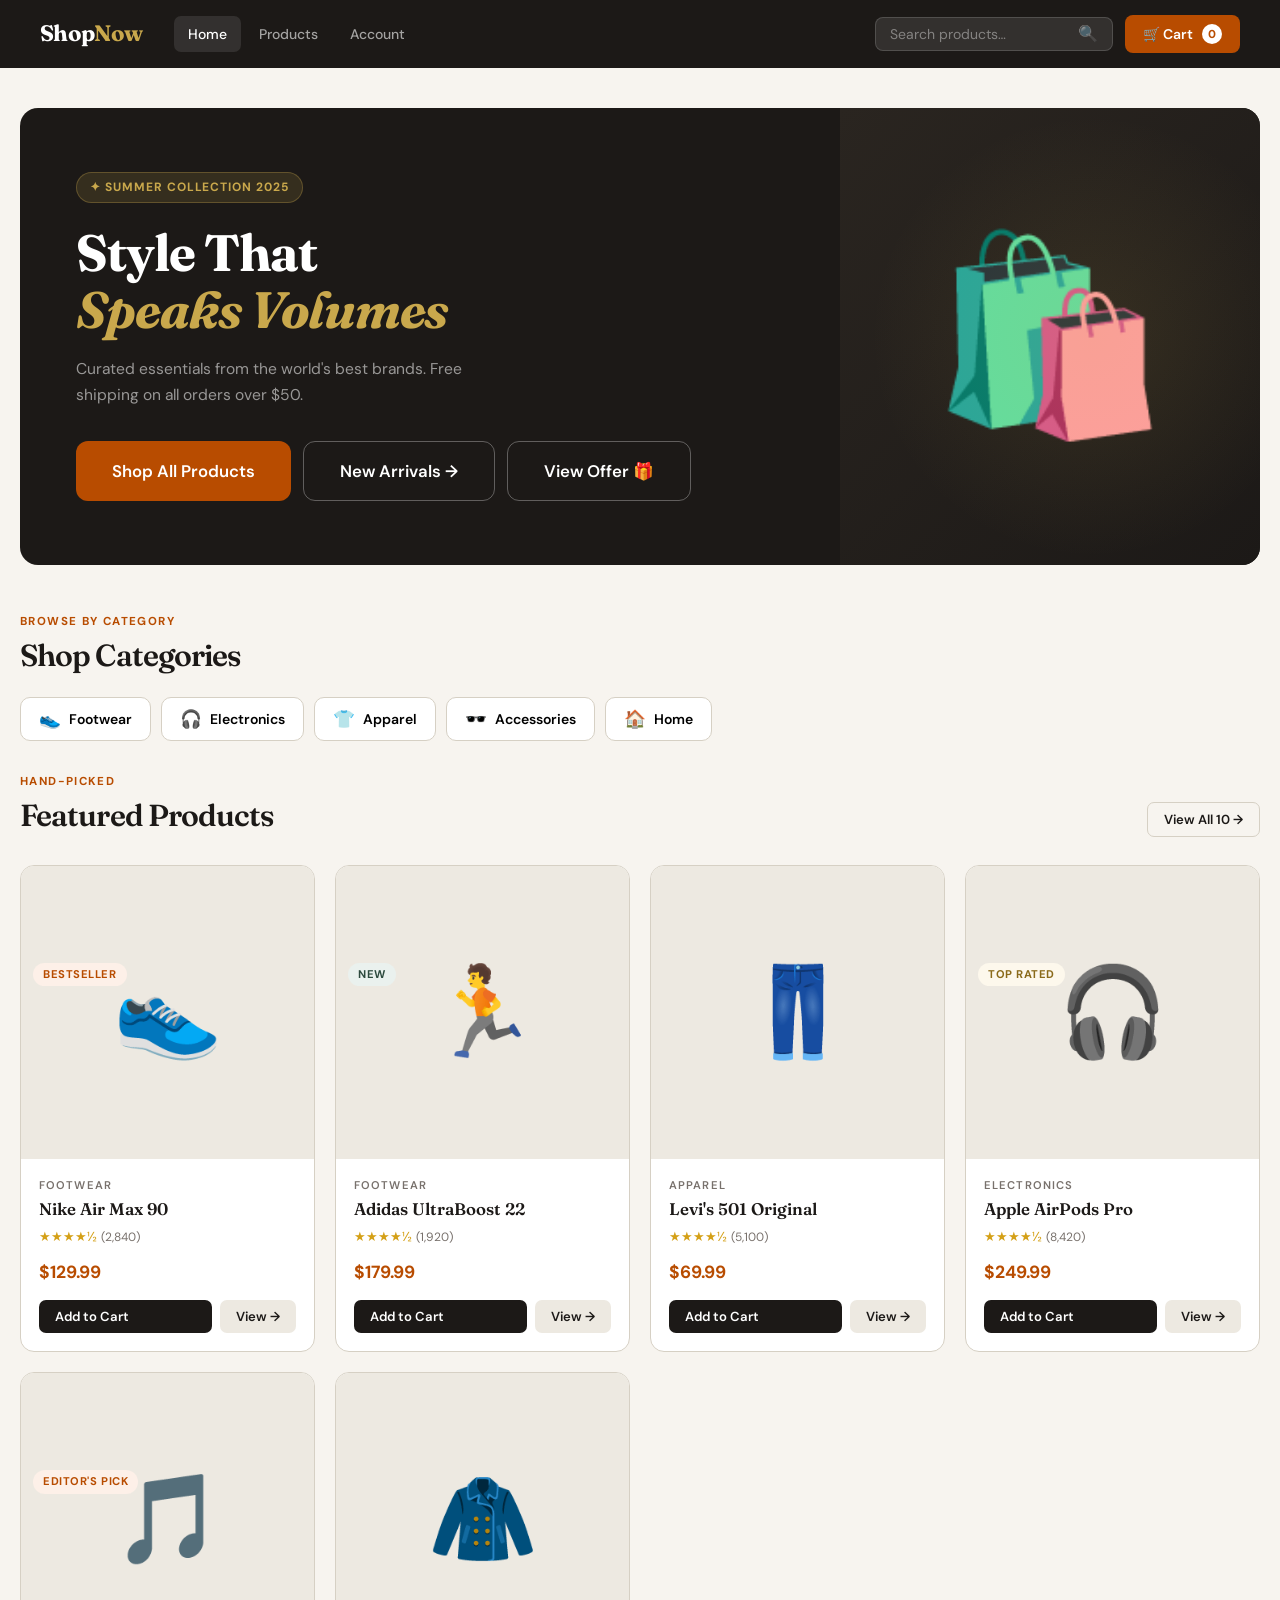
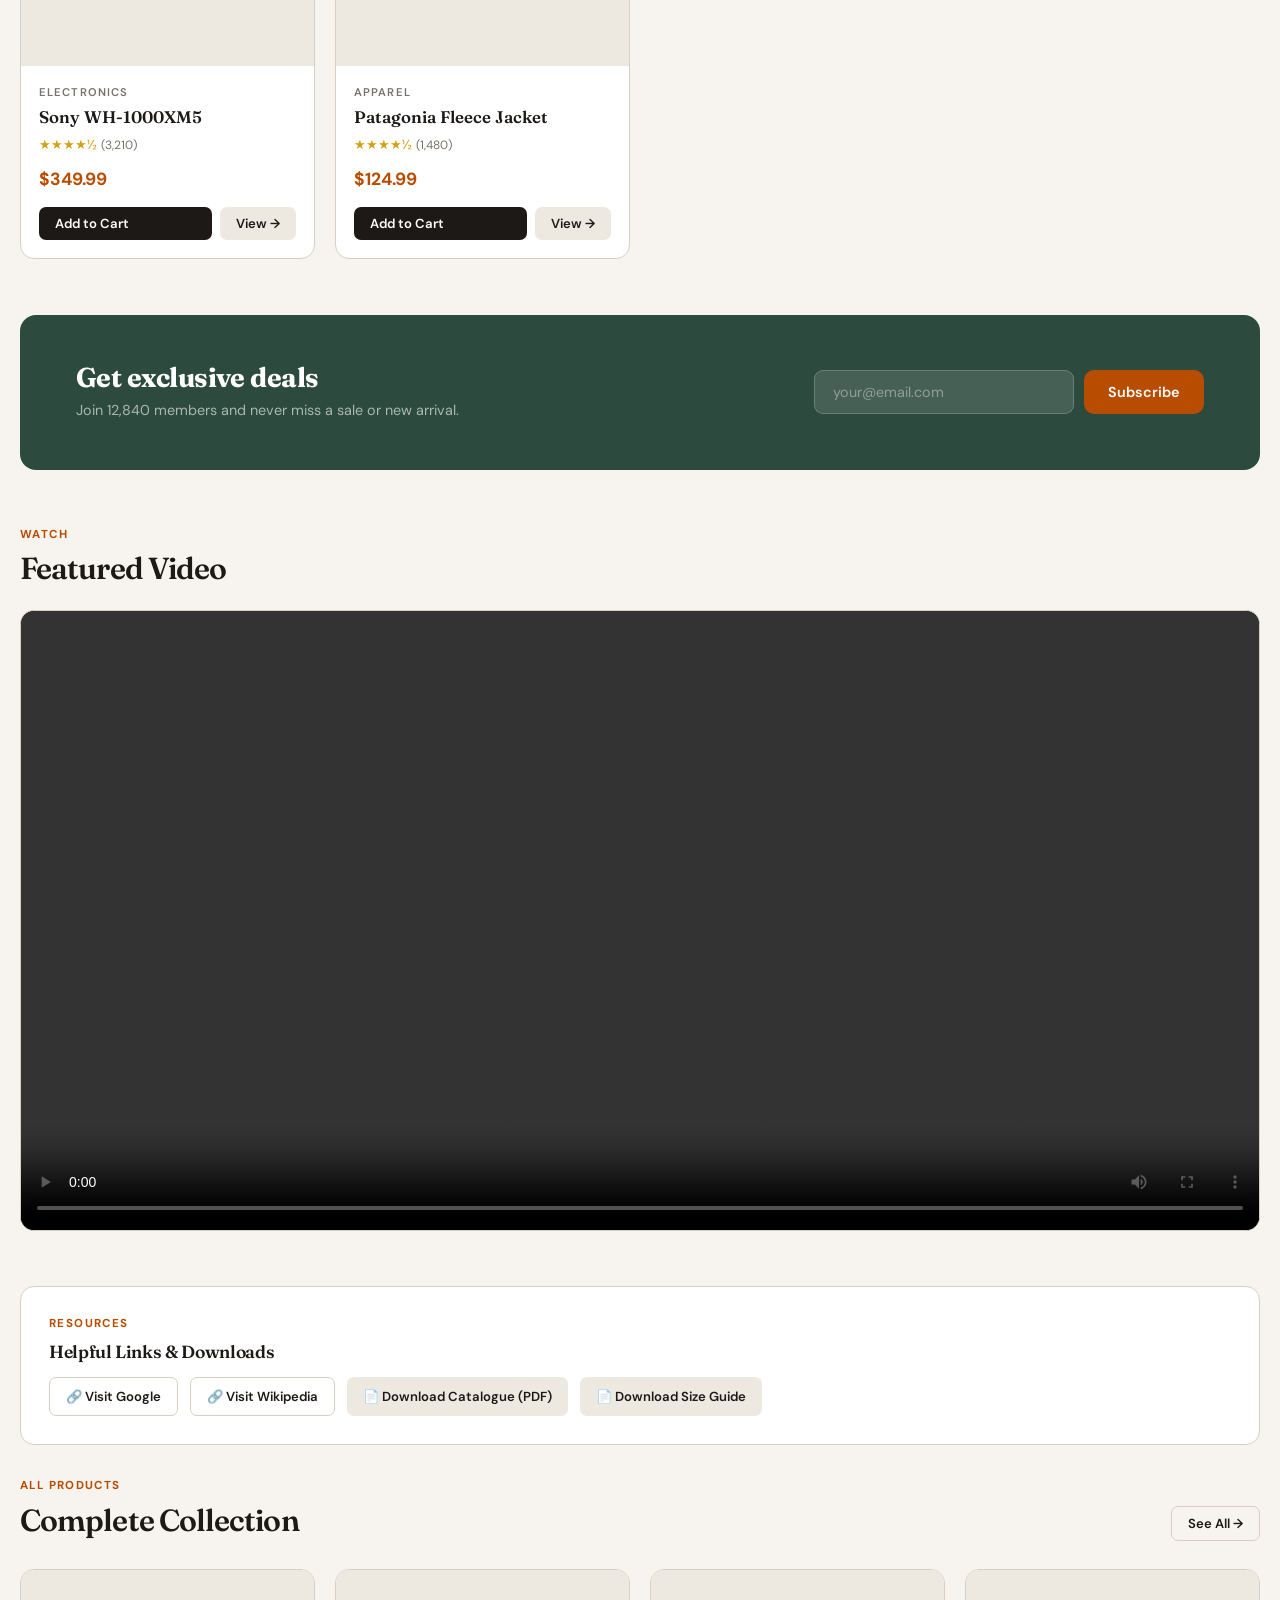
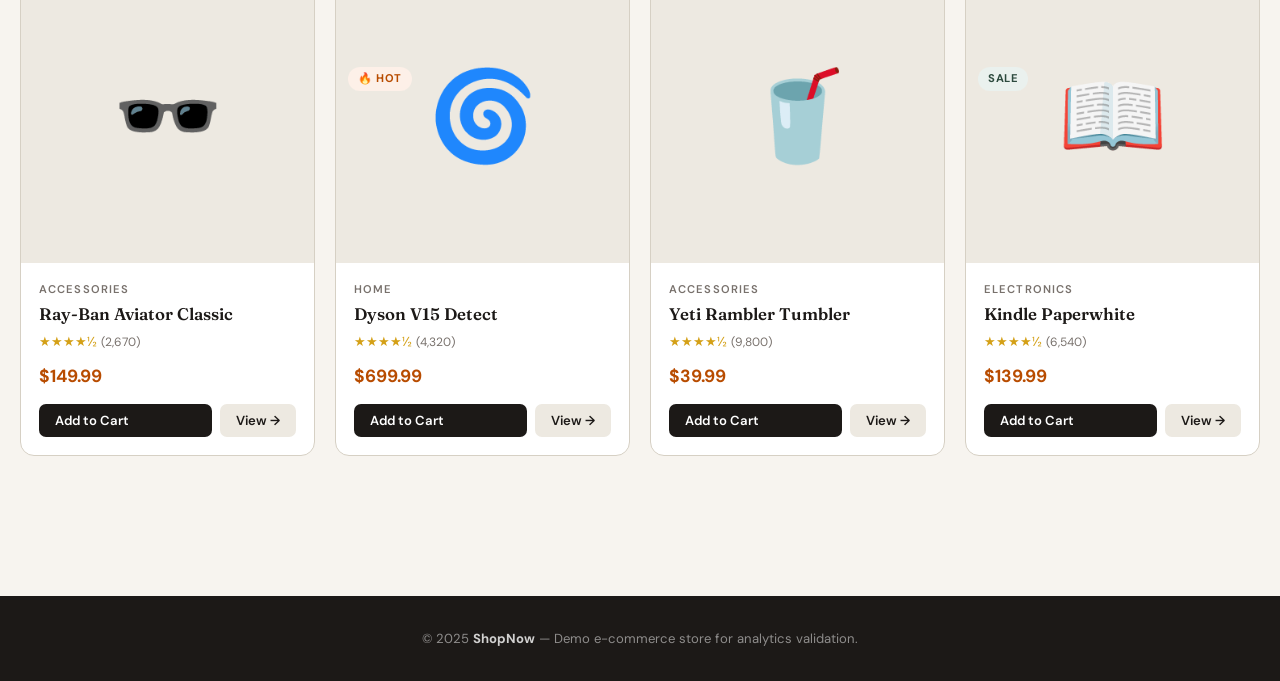
==== commit f139e8e9: "Replace umerang.js script with umerang_min_001.js" ====
--- a/index.html
+++ b/index.html
@@ -5,19 +5,8 @@
 <meta name="viewport" content="width=device-width, initial-scale=1.0"/>
 <title>ShopNow — Premium Online Store</title>
 <link rel="stylesheet" href="css/main.css"/>
-  <script>
-  window.umerang = window.umerang || {};
-  window.umerang.config = {
-    merchantId: "BE51EFA8",
-    apiEndpoint: "https://stage-api.clubeez.com",
-    trackingEnabled: true,
-    pageViewTracking: true,
-    formTracking: true,
-    identityStitching: true,
-    consentMode: "opt-out"
-  };
-</script>
-<script async src="/umerang.js"></script>
+  <!-- Add before closing </head> tag -->
+<script async src="https://stage-app.clubeez.com/umerang_min_001.js?merchantId=UT6D092CA5"></script>
  
 </head>
 <body>
